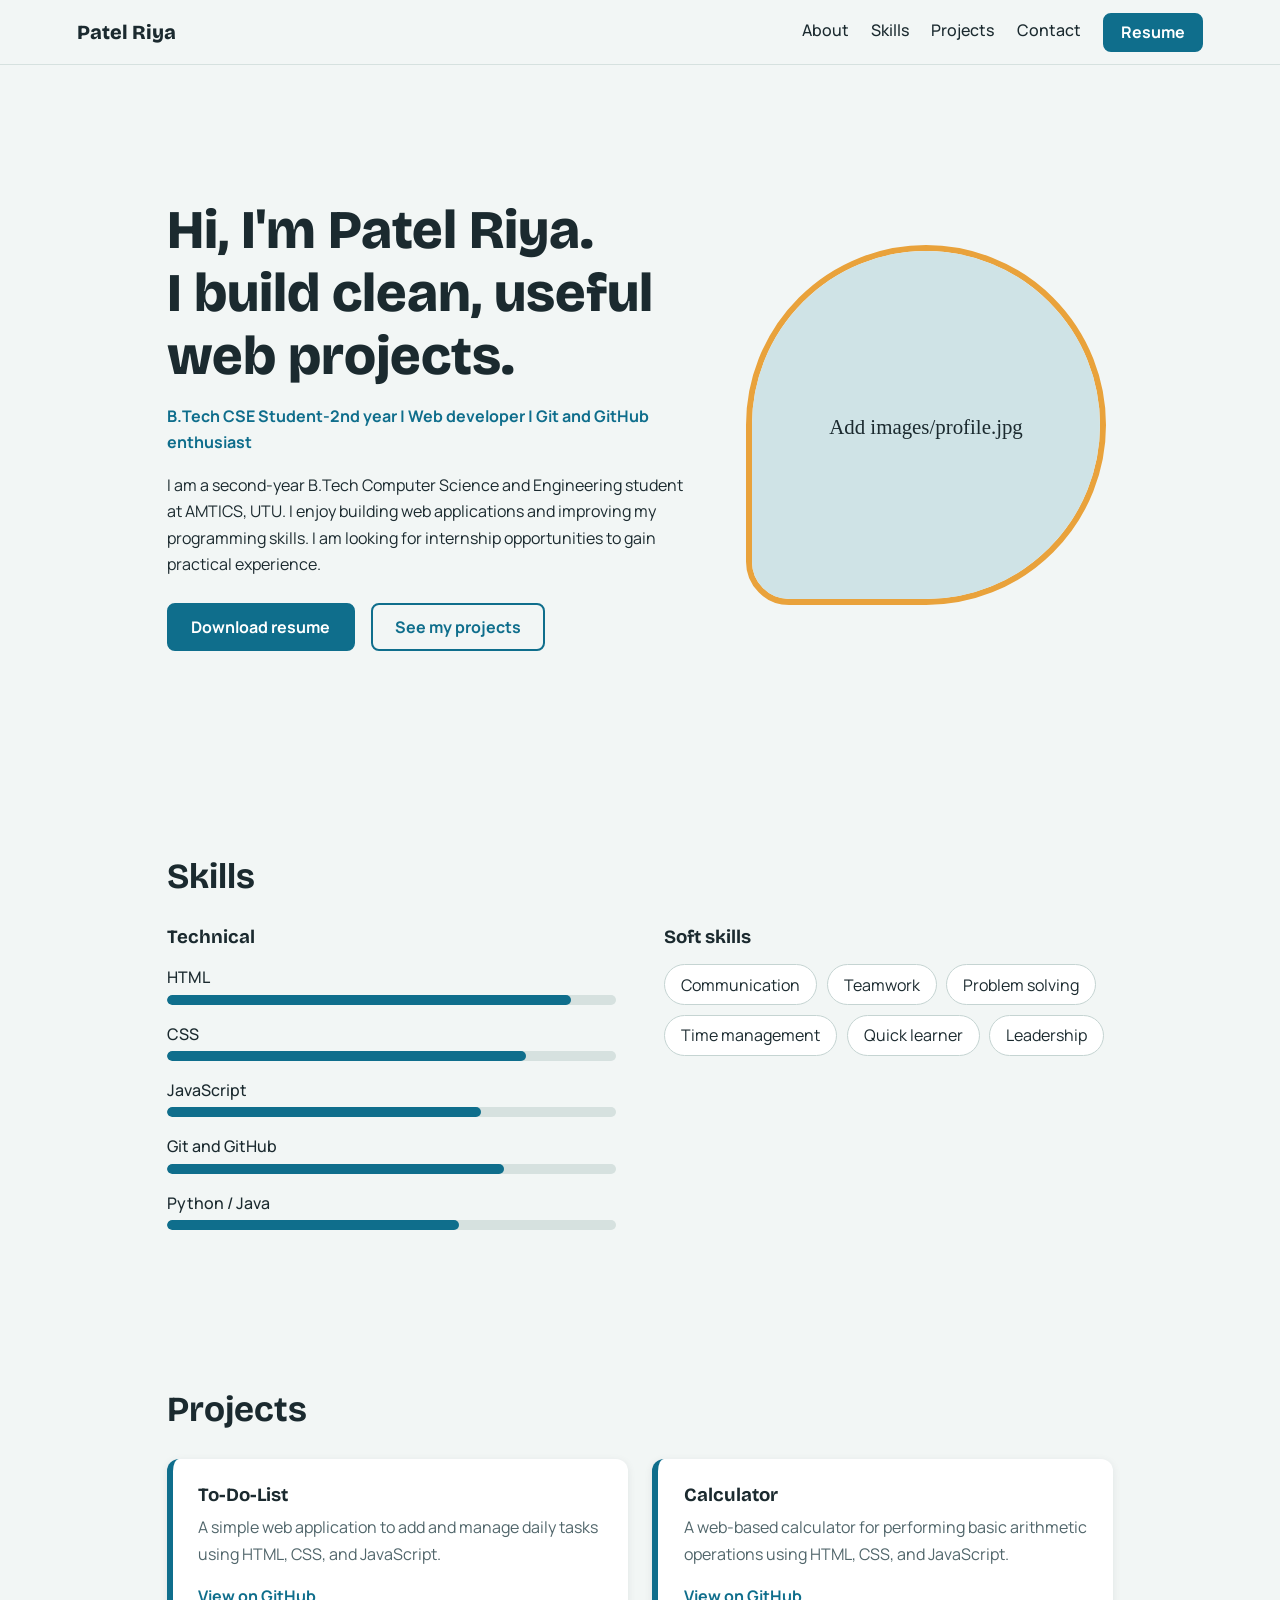
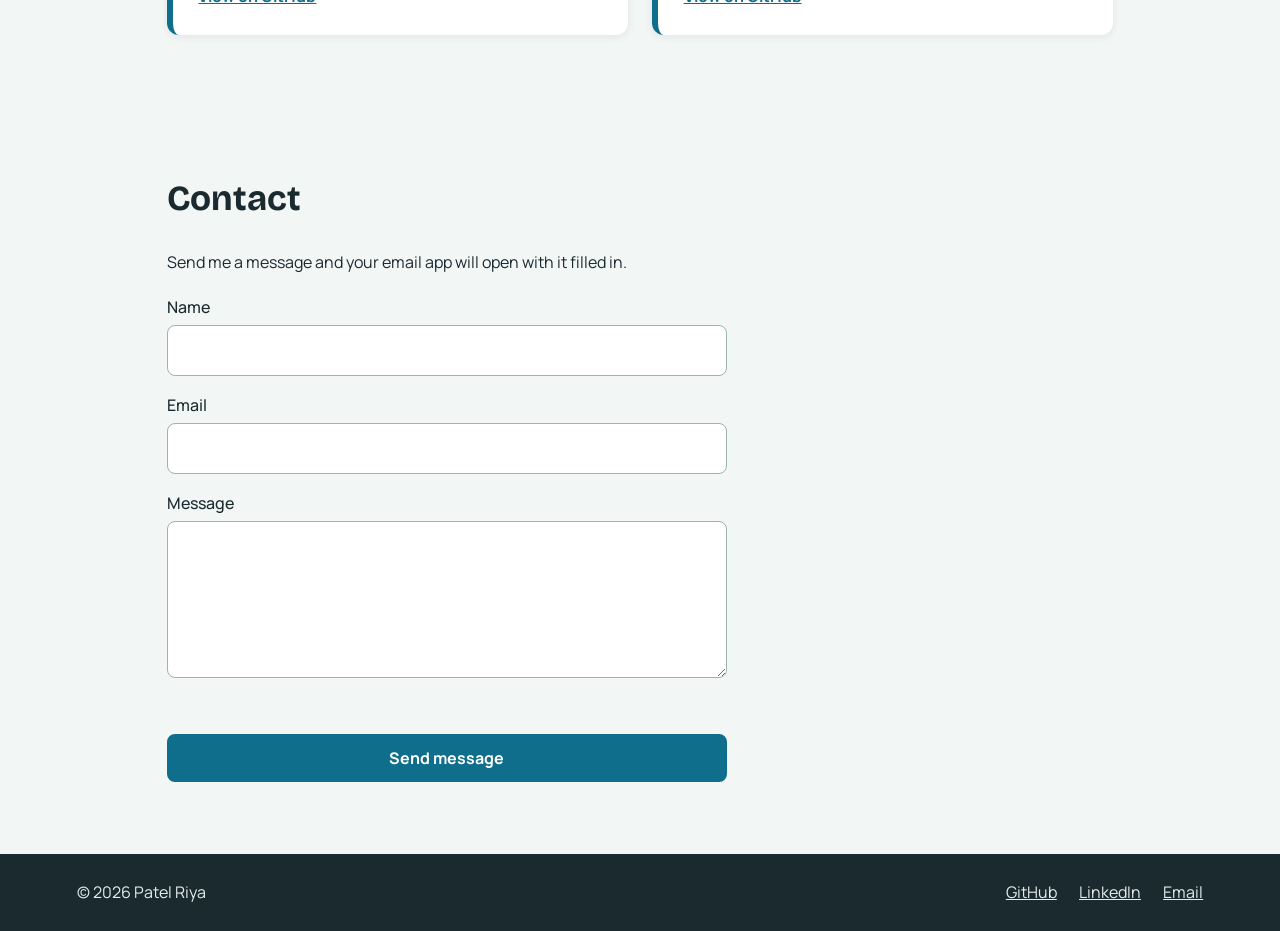
==== index.html @ 918f45ac "Add files via upload" ====
<!DOCTYPE html>
<html lang="en">
<head>
<meta charset="UTF-8">
<meta name="viewport" content="width=device-width, initial-scale=1">
<title>Patel Riya | Portfolio</title>
<link rel="preconnect" href="https://fonts.googleapis.com">
<link href="https://fonts.googleapis.com/css2?family=Bricolage+Grotesque:wght@600;800&family=Manrope:wght@400;500;700&display=swap" rel="stylesheet">
<link rel="stylesheet" href="style.css">
</head>
<body>

<header class="nav">
  <a class="logo" href="#home">Patel Riya</a>
  <button class="menu-btn" aria-label="Toggle menu" aria-expanded="false">Menu</button>
  <nav id="menu">
    <a href="#home">About</a>
    <a href="#skills">Skills</a>
    <a href="#projects">Projects</a>
    <a href="#contact">Contact</a>
    <a class="btn small" href="Riyaben_Patel_Resume.pdf" target="_blank" download>Resume</a>
  </nav>
</header>

<main>
  <!-- ABOUT -->
  <section id="home" class="hero">
    <div class="hero-text">
      <h1>Hi, I'm Patel Riya.<br>I build clean, useful web projects.</h1>
      <p class="tagline">B.Tech CSE Student-2nd year | Web developer | Git and GitHub enthusiast</p>
      <p>  I am a second-year B.Tech Computer Science and Engineering
  student at AMTICS, UTU. I enjoy building web applications
  and improving my programming skills. I am looking for
  internship opportunities to gain practical experience.</p>
      <div class="actions">
        <a class="btn" href="Riyaben_Patel_Resume.pdf" target="_blank" download>Download resume</a>
        <a class="btn ghost" href="#projects">See my projects</a>
      </div>
    </div>
    <img class="photo" src="images/riya_photo.jpg" alt="Photot of Riya Patel" onerror="this.src='data:image/svg+xml;utf8,<svg xmlns=%22http://www.w3.org/2000/svg%22 width=%22400%22 height=%22400%22><rect width=%22400%22 height=%22400%22 fill=%22%23cfe3e6%22/><text x=%22200%22 y=%22210%22 font-size=%2224%22 text-anchor=%22middle%22 fill=%22%231B2A2F%22>Add images/profile.jpg</text></svg>'">
  </section>

  <!-- SKILLS -->
  <section id="skills">
    <h2>Skills</h2>
    <div class="skills-grid">
      <div>
        <h3>Technical</h3>
        <div class="bar"><span>HTML</span><div><i data-w="90"></i></div></div>
        <div class="bar"><span>CSS</span><div><i data-w="80"></i></div></div>
        <div class="bar"><span>JavaScript</span><div><i data-w="70"></i></div></div>
        <div class="bar"><span>Git and GitHub</span><div><i data-w="75"></i></div></div>
        <div class="bar"><span>Python / Java</span><div><i data-w="65"></i></div></div>
      </div>
      <div>
        <h3>Soft skills</h3>
        <ul class="chips">
          <li>Communication</li><li>Teamwork</li><li>Problem solving</li>
          <li>Time management</li><li>Quick learner</li><li>Leadership</li>
        </ul>
      </div>
    </div>
  </section>

  <!-- PROJECTS -->
  <section id="projects">
    <h2>Projects</h2>
    <div class="cards">
      <article class="card">
        <h3>To-Do-List</h3>
        <p>A simple web application to add and manage daily tasks using HTML, CSS, and JavaScript.
      </p>
        <a href="https://github.com/rp0940204-ops/to-do-list" target="_blank" rel="noopener">View on GitHub</a>
      </article>
      <article class="card">
        <h3>Calculator</h3>
        <p>A web-based calculator for performing basic arithmetic operations using HTML, CSS, and JavaScript.
      </p>
        <a href="https://github.com/rp0940204-ops/calculator" target="_blank" rel="noopener">View on GitHub</a>
      </article>
    </div>
  </section>

  <!-- CONTACT -->
  <section id="contact">
    <h2>Contact</h2>
    <p>Send me a message and your email app will open with it filled in.</p>
    <form id="contact-form" novalidate>
      <label>Name <input type="text" id="name" required></label>
      <label>Email <input type="email" id="email" required></label>
      <label>Message <textarea id="message" rows="5" required></textarea></label>
      <p id="form-msg" role="status"></p>
      <button class="btn" type="submit">Send message</button>
    </form>
  </section>
</main>

<footer>
  <p>&copy; 2026 Patel Riya</p>
<p>
  <a href="https://github.com/rp0940204-ops" target="_blank" rel="noopener">GitHub</a>
  <a href="https://www.linkedin.com/in/riya-patel-745944444" target="_blank" rel="noopener noreferrer">LinkedIn</a>
  <a href="mailto:rp0940204@gmail.com">Email</a>
</p>
</footer>

<script src="script.js"></script>
</body>
</html>
---- style.css ----
:root{
  --bg:#F2F6F5; --ink:#1B2A2F; --muted:#51666b;
  --accent:#0F6E8C; --accent-dark:#0a5169; --warm:#E9A23B; --card:#fff;
}
*{box-sizing:border-box;margin:0;padding:0}
html{scroll-behavior:smooth;scroll-padding-top:70px}
body{font-family:'Manrope',sans-serif;background:var(--bg);color:var(--ink);line-height:1.65}
h1,h2,h3{font-family:'Bricolage Grotesque',sans-serif;line-height:1.15}
a{color:var(--accent)}
:focus-visible{outline:3px solid var(--warm);outline-offset:2px}

/* Navbar */
.nav{position:sticky;top:0;z-index:10;display:flex;justify-content:space-between;align-items:center;
  padding:.8rem 6%;background:rgba(242,246,245,.95);backdrop-filter:blur(6px);border-bottom:1px solid #d6e1df}
.logo{font-family:'Bricolage Grotesque',sans-serif;font-weight:800;font-size:1.25rem;text-decoration:none;color:var(--ink)}
nav{display:flex;gap:1.4rem;align-items:center}
nav a:not(.btn){text-decoration:none;color:var(--ink);font-weight:500;padding-bottom:2px;border-bottom:2px solid transparent;transition:border-color .2s}
nav a:not(.btn):hover{border-color:var(--warm)}
.menu-btn{display:none;background:none;border:1px solid var(--ink);border-radius:6px;padding:.3rem .8rem;font:inherit;cursor:pointer}

/* Buttons */
.btn{display:inline-block;background:var(--accent);color:#fff;padding:.7rem 1.4rem;border-radius:8px;border:2px solid var(--accent);
  font:700 1rem 'Manrope',sans-serif;text-decoration:none;cursor:pointer;transition:transform .2s,background .2s}
.btn:hover{background:var(--accent-dark);transform:translateY(-3px)}
.btn.ghost{background:transparent;color:var(--accent)}
.btn.ghost:hover{background:var(--accent);color:#fff}
.btn.small{padding:.4rem 1rem}

/* Sections */
section{padding:4.5rem 6%;max-width:1100px;margin:auto}
h2{font-size:2.2rem;margin-bottom:1.8rem}
.hero{display:grid;grid-template-columns:1.4fr 1fr;gap:3rem;align-items:center;min-height:80vh}
.hero h1{font-size:clamp(2rem,5vw,3.4rem);font-weight:800;margin-bottom:1rem;animation:rise .8s ease both}
.tagline{color:var(--accent);font-weight:700;margin-bottom:1rem}
.actions{display:flex;gap:1rem;flex-wrap:wrap;margin-top:1.6rem}
.photo{width:100%;max-width:360px;aspect-ratio:1;object-fit:cover;border-radius:50% 50% 50% 12%;
  border:6px solid var(--warm);justify-self:center;transition:transform .3s}
.photo:hover{transform:rotate(-3deg) scale(1.03)}
@keyframes rise{from{opacity:0;transform:translateY(20px)}to{opacity:1;transform:none}}

/* Skills */
.skills-grid{display:grid;grid-template-columns:1fr 1fr;gap:3rem}
.skills-grid h3{margin-bottom:1rem}
.bar{margin-bottom:1rem}
.bar span{font-weight:500;display:block;margin-bottom:.25rem}
.bar div{height:10px;background:#d6e1df;border-radius:99px;overflow:hidden}
.bar i{display:block;height:100%;width:0;background:var(--accent);border-radius:99px;transition:width 1.2s ease}
.chips{list-style:none;display:flex;flex-wrap:wrap;gap:.6rem}
.chips li{background:var(--card);border:1px solid #c5d4d2;padding:.4rem 1rem;border-radius:99px;transition:background .2s,border-color .2s}
.chips li:hover{background:var(--warm);border-color:var(--warm)}

/* Projects */
.cards{display:grid;grid-template-columns:repeat(auto-fit,minmax(250px,1fr));gap:1.5rem}
.card{background:var(--card);padding:1.6rem;border-radius:12px;border-left:6px solid var(--accent);
  box-shadow:0 2px 8px rgba(27,42,47,.08);transition:transform .25s,box-shadow .25s}
.card:hover{transform:translateY(-6px);box-shadow:0 10px 24px rgba(27,42,47,.15)}
.card h3{margin-bottom:.5rem}
.card p{color:var(--muted);margin-bottom:1rem}
.card a{font-weight:700}

/* Contact */
form{display:grid;gap:1rem;max-width:560px;margin-top:1.2rem}
label{display:grid;gap:.3rem;font-weight:500}
input,textarea{padding:.7rem;border:1px solid #9db3b0;border-radius:8px;font:inherit;background:#fff}
input:focus,textarea:focus{border-color:var(--accent)}
#form-msg{min-height:1.5rem;font-weight:500}
#form-msg.error{color:#b3261e}
#form-msg.ok{color:#17692f}

footer{background:var(--ink);color:#e5eeee;display:flex;justify-content:space-between;flex-wrap:wrap;gap:1rem;padding:1.6rem 6%}
footer a{color:#e5eeee;margin-left:1.2rem;transition:color .2s}
footer a:hover{color:var(--warm)}

/* Responsive */
@media (max-width:760px){
  .menu-btn{display:block}
  nav{display:none;position:absolute;top:100%;left:0;right:0;flex-direction:column;align-items:flex-start;
    padding:1rem 6%;background:var(--bg);border-bottom:1px solid #d6e1df}
  nav.open{display:flex}
  .hero,.skills-grid{grid-template-columns:1fr}
  .hero{min-height:auto;padding-top:2.5rem}
  .photo{order:-1;max-width:240px}
  footer a{margin:0 1.2rem 0 0}
}
@media (prefers-reduced-motion:reduce){
  *{animation:none!important;transition:none!important;scroll-behavior:auto!important}
}
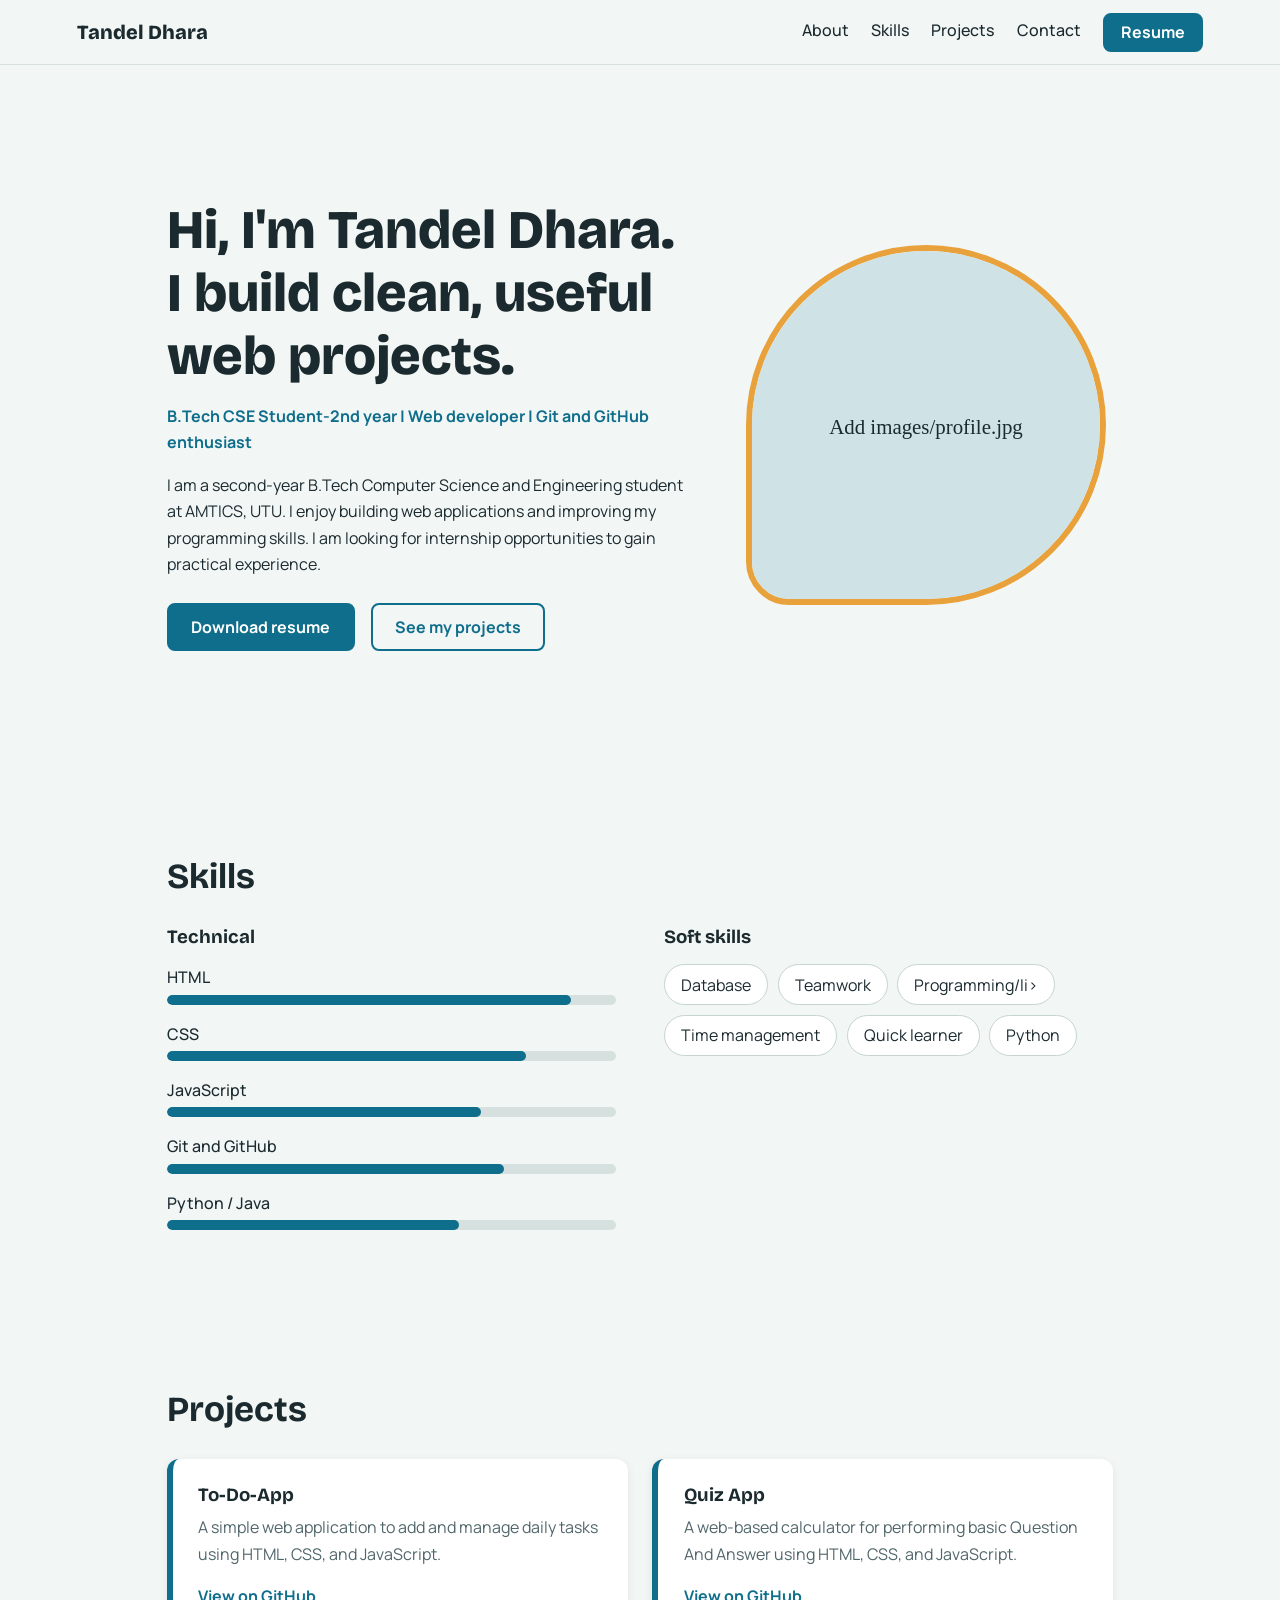
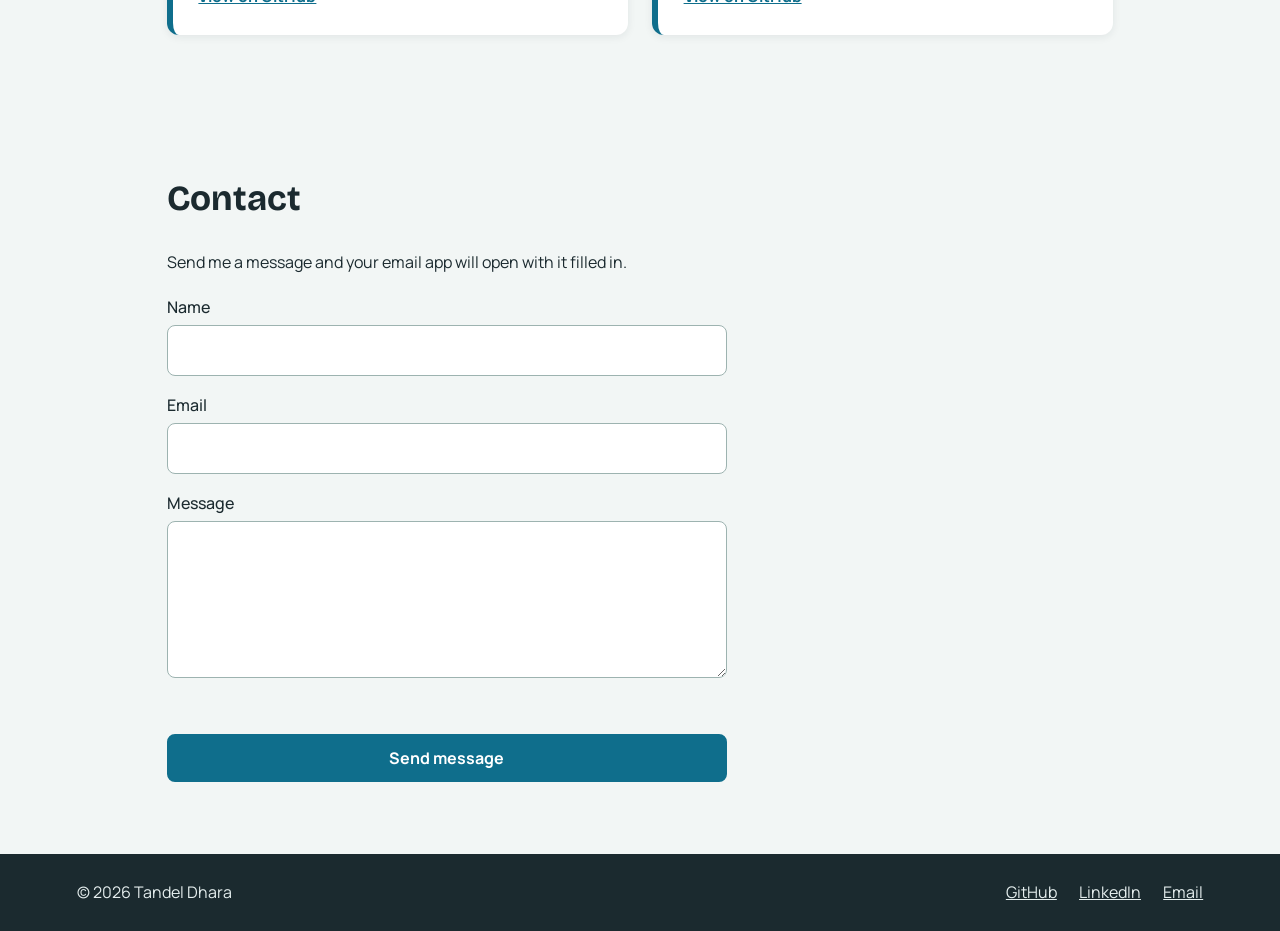
==== commit 9f5e45e4: "Update index.html" ====
--- a/index.html
+++ b/index.html
@@ -3,7 +3,7 @@
 <head>
 <meta charset="UTF-8">
 <meta name="viewport" content="width=device-width, initial-scale=1">
-<title>Patel Riya | Portfolio</title>
+<title>Tandel Dhara | Portfolio</title>
 <link rel="preconnect" href="https://fonts.googleapis.com">
 <link href="https://fonts.googleapis.com/css2?family=Bricolage+Grotesque:wght@600;800&family=Manrope:wght@400;500;700&display=swap" rel="stylesheet">
 <link rel="stylesheet" href="style.css">
@@ -11,14 +11,14 @@
 <body>
 
 <header class="nav">
-  <a class="logo" href="#home">Patel Riya</a>
+  <a class="logo" href="#home">Tandel Dhara</a>
   <button class="menu-btn" aria-label="Toggle menu" aria-expanded="false">Menu</button>
   <nav id="menu">
     <a href="#home">About</a>
     <a href="#skills">Skills</a>
     <a href="#projects">Projects</a>
     <a href="#contact">Contact</a>
-    <a class="btn small" href="Riyaben_Patel_Resume.pdf" target="_blank" download>Resume</a>
+    <a class="btn small" href="Tandel_Dhara_Resume.pdf" target="_blank" download>Resume</a>
   </nav>
 </header>
 
@@ -26,18 +26,18 @@
   <!-- ABOUT -->
   <section id="home" class="hero">
     <div class="hero-text">
-      <h1>Hi, I'm Patel Riya.<br>I build clean, useful web projects.</h1>
+      <h1>Hi, I'm Tandel Dhara.<br>I build clean, useful web projects.</h1>
       <p class="tagline">B.Tech CSE Student-2nd year | Web developer | Git and GitHub enthusiast</p>
       <p>  I am a second-year B.Tech Computer Science and Engineering
   student at AMTICS, UTU. I enjoy building web applications
   and improving my programming skills. I am looking for
   internship opportunities to gain practical experience.</p>
       <div class="actions">
-        <a class="btn" href="Riyaben_Patel_Resume.pdf" target="_blank" download>Download resume</a>
+        <a class="btn" href="Tandel_Dhara_Resume.pdf" target="_blank" download>Download resume</a>
         <a class="btn ghost" href="#projects">See my projects</a>
       </div>
     </div>
-    <img class="photo" src="images/riya_photo.jpg" alt="Photot of Riya Patel" onerror="this.src='data:image/svg+xml;utf8,<svg xmlns=%22http://www.w3.org/2000/svg%22 width=%22400%22 height=%22400%22><rect width=%22400%22 height=%22400%22 fill=%22%23cfe3e6%22/><text x=%22200%22 y=%22210%22 font-size=%2224%22 text-anchor=%22middle%22 fill=%22%231B2A2F%22>Add images/profile.jpg</text></svg>'">
+    <img class="photo" src="images/photo.jpg" alt="Photot of Tandel Dhara" onerror="this.src='data:image/svg+xml;utf8,<svg xmlns=%22http://www.w3.org/2000/svg%22 width=%22400%22 height=%22400%22><rect width=%22400%22 height=%22400%22 fill=%22%23cfe3e6%22/><text x=%22200%22 y=%22210%22 font-size=%2224%22 text-anchor=%22middle%22 fill=%22%231B2A2F%22>Add images/profile.jpg</text></svg>'">
   </section>
 
   <!-- SKILLS -->
@@ -55,8 +55,8 @@
       <div>
         <h3>Soft skills</h3>
         <ul class="chips">
-          <li>Communication</li><li>Teamwork</li><li>Problem solving</li>
-          <li>Time management</li><li>Quick learner</li><li>Leadership</li>
+          <li>Database</li><li>Teamwork</li><li>Programming/li>
+          <li>Time management</li><li>Quick learner</li><li>Python</li>
         </ul>
       </div>
     </div>
@@ -67,16 +67,16 @@
     <h2>Projects</h2>
     <div class="cards">
       <article class="card">
-        <h3>To-Do-List</h3>
+        <h3>To-Do-App</h3>
         <p>A simple web application to add and manage daily tasks using HTML, CSS, and JavaScript.
       </p>
-        <a href="https://github.com/rp0940204-ops/to-do-list" target="_blank" rel="noopener">View on GitHub</a>
+        <a href="https://github.com/tandeldhara8-collab/To-do-list.git" target="_blank" rel="noopener">View on GitHub</a>
       </article>
       <article class="card">
-        <h3>Calculator</h3>
-        <p>A web-based calculator for performing basic arithmetic operations using HTML, CSS, and JavaScript.
+        <h3>Quiz App</h3>
+        <p>A web-based calculator for performing basic Question And Answer using HTML, CSS, and JavaScript.
       </p>
-        <a href="https://github.com/rp0940204-ops/calculator" target="_blank" rel="noopener">View on GitHub</a>
+        <a href="https://github.com/tandeldhara8-collab/quiz.git" target="_blank" rel="noopener">View on GitHub</a>
       </article>
     </div>
   </section>
@@ -96,11 +96,11 @@
 </main>
 
 <footer>
-  <p>&copy; 2026 Patel Riya</p>
+  <p>&copy; 2026 Tandel Dhara</p>
 <p>
-  <a href="https://github.com/rp0940204-ops" target="_blank" rel="noopener">GitHub</a>
-  <a href="https://www.linkedin.com/in/riya-patel-745944444" target="_blank" rel="noopener noreferrer">LinkedIn</a>
-  <a href="mailto:rp0940204@gmail.com">Email</a>
+  <a href="https://github.com/tandeldhara8-collab" target="_blank" rel="noopener">GitHub</a>
+  <a href="https://www.linkedin.com/in/dhara-tandel-b67412446" target="_blank" rel="noopener noreferrer">LinkedIn</a>
+  <a href="mailto:tandeldhara8@gmail.com">Email</a>
 </p>
 </footer>
 
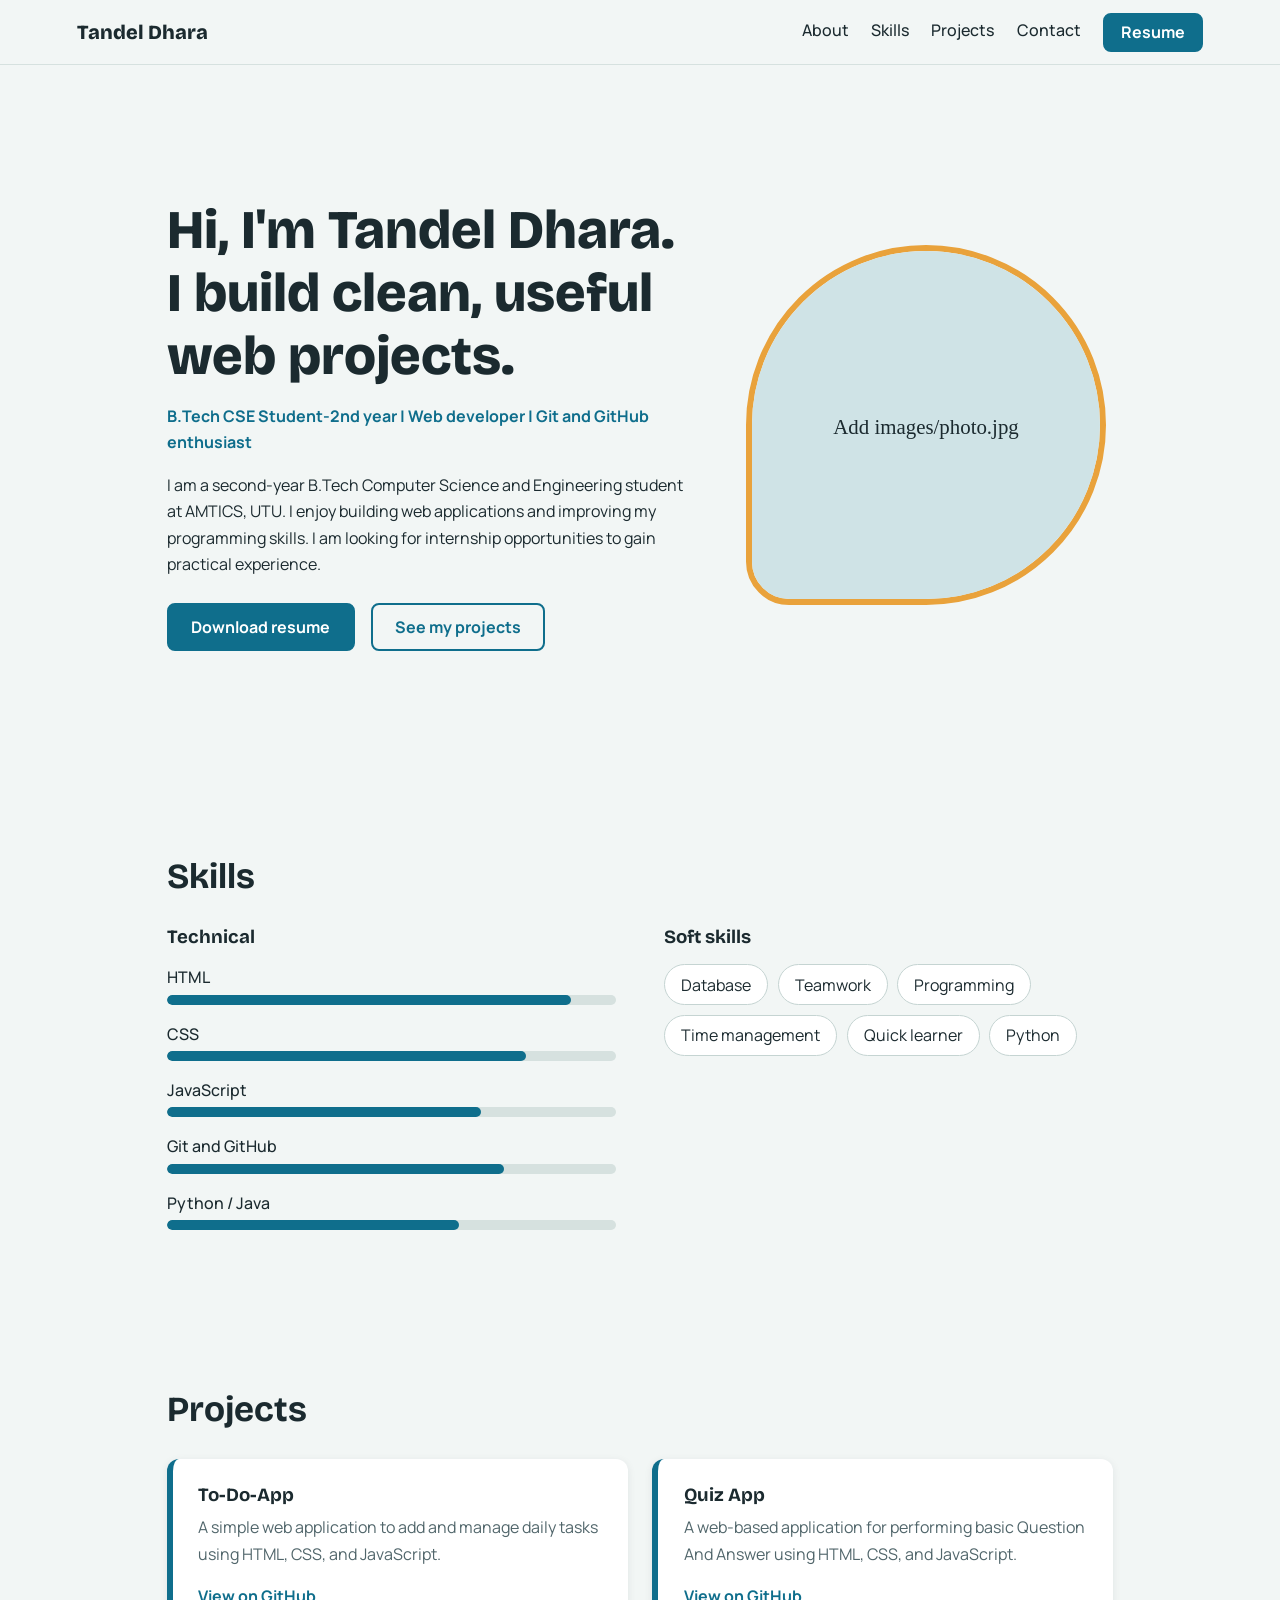
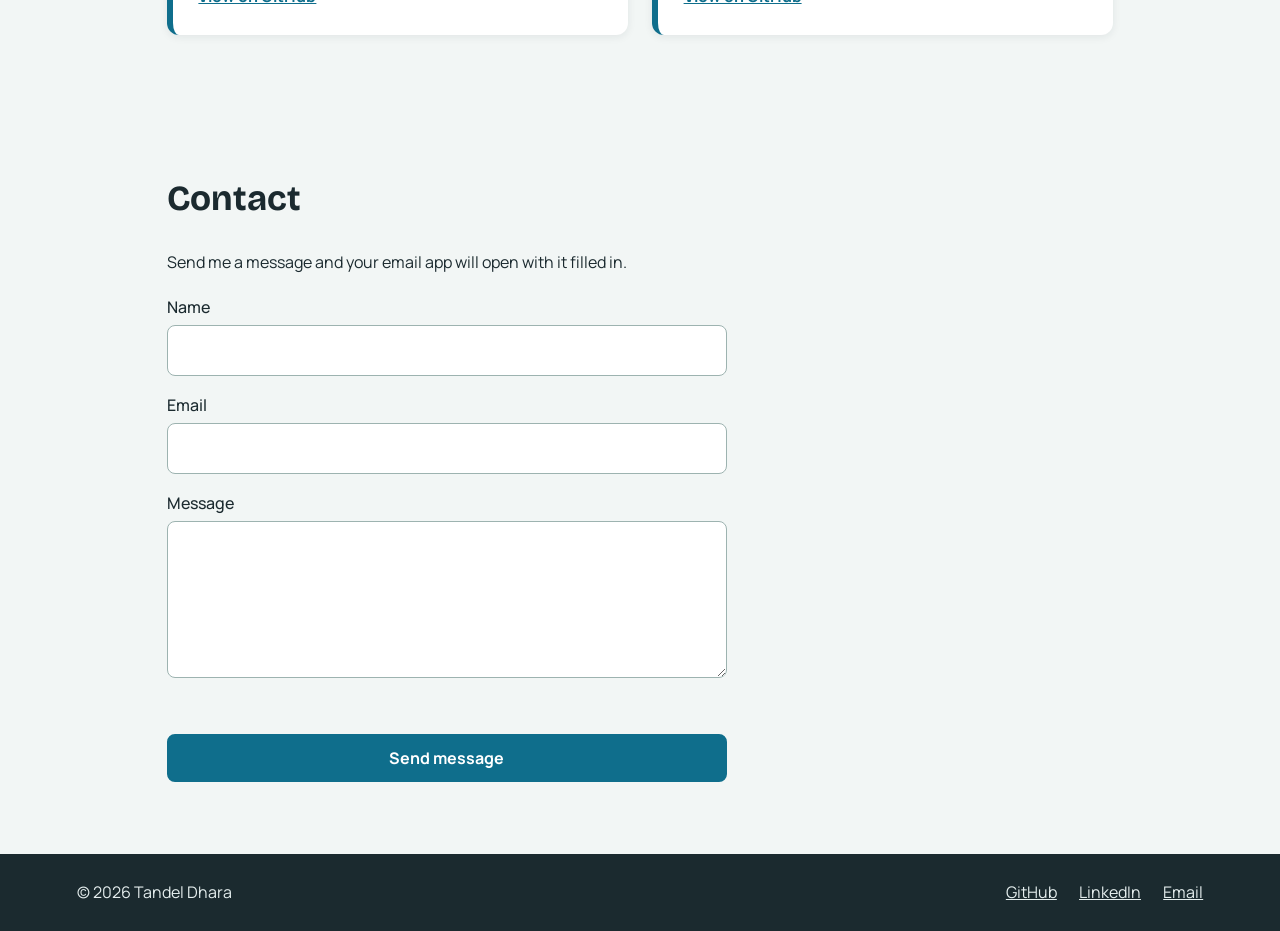
==== commit f75535ff: "Update index.html" ====
--- a/index.html
+++ b/index.html
@@ -28,7 +28,7 @@
     <div class="hero-text">
       <h1>Hi, I'm Tandel Dhara.<br>I build clean, useful web projects.</h1>
       <p class="tagline">B.Tech CSE Student-2nd year | Web developer | Git and GitHub enthusiast</p>
-      <p>  I am a second-year B.Tech Computer Science and Engineering
+      <p>I am a second-year B.Tech Computer Science and Engineering
   student at AMTICS, UTU. I enjoy building web applications
   and improving my programming skills. I am looking for
   internship opportunities to gain practical experience.</p>
@@ -37,7 +37,7 @@
         <a class="btn ghost" href="#projects">See my projects</a>
       </div>
     </div>
-    <img class="photo" src="images/photo.jpg" alt="Photot of Tandel Dhara" onerror="this.src='data:image/svg+xml;utf8,<svg xmlns=%22http://www.w3.org/2000/svg%22 width=%22400%22 height=%22400%22><rect width=%22400%22 height=%22400%22 fill=%22%23cfe3e6%22/><text x=%22200%22 y=%22210%22 font-size=%2224%22 text-anchor=%22middle%22 fill=%22%231B2A2F%22>Add images/profile.jpg</text></svg>'">
+    <img class="photo" src="images/photo.jpg" alt="Photo of Tandel Dhara" onerror="this.src='data:image/svg+xml;utf8,<svg xmlns=%22http://www.w3.org/2000/svg%22 width=%22400%22 height=%22400%22><rect width=%22400%22 height=%22400%22 fill=%22%23cfe3e6%22/><text x=%22200%22 y=%22210%22 font-size=%2224%22 text-anchor=%22middle%22 fill=%22%231B2A2F%22>Add images/photo.jpg</text></svg>'">
   </section>
 
   <!-- SKILLS -->
@@ -55,7 +55,7 @@
       <div>
         <h3>Soft skills</h3>
         <ul class="chips">
-          <li>Database</li><li>Teamwork</li><li>Programming/li>
+          <li>Database</li><li>Teamwork</li><li>Programming</li>
           <li>Time management</li><li>Quick learner</li><li>Python</li>
         </ul>
       </div>
@@ -68,14 +68,12 @@
     <div class="cards">
       <article class="card">
         <h3>To-Do-App</h3>
-        <p>A simple web application to add and manage daily tasks using HTML, CSS, and JavaScript.
-      </p>
+        <p>A simple web application to add and manage daily tasks using HTML, CSS, and JavaScript.</p>
         <a href="https://github.com/tandeldhara8-collab/To-do-list.git" target="_blank" rel="noopener">View on GitHub</a>
       </article>
       <article class="card">
         <h3>Quiz App</h3>
-        <p>A web-based calculator for performing basic Question And Answer using HTML, CSS, and JavaScript.
-      </p>
+        <p>A web-based application for performing basic Question And Answer using HTML, CSS, and JavaScript.</p>
         <a href="https://github.com/tandeldhara8-collab/quiz.git" target="_blank" rel="noopener">View on GitHub</a>
       </article>
     </div>
@@ -97,11 +95,11 @@
 
 <footer>
   <p>&copy; 2026 Tandel Dhara</p>
-<p>
-  <a href="https://github.com/tandeldhara8-collab" target="_blank" rel="noopener">GitHub</a>
-  <a href="https://www.linkedin.com/in/dhara-tandel-b67412446" target="_blank" rel="noopener noreferrer">LinkedIn</a>
-  <a href="mailto:tandeldhara8@gmail.com">Email</a>
-</p>
+  <p>
+    <a href="https://github.com/tandeldhara8-collab" target="_blank" rel="noopener">GitHub</a>
+    <a href="https://www.linkedin.com/in/dhara-tandel-b67412446" target="_blank" rel="noopener noreferrer">LinkedIn</a>
+    <a href="mailto:tandeldhara8@gmail.com">Email</a>
+  </p>
 </footer>
 
 <script src="script.js"></script>
